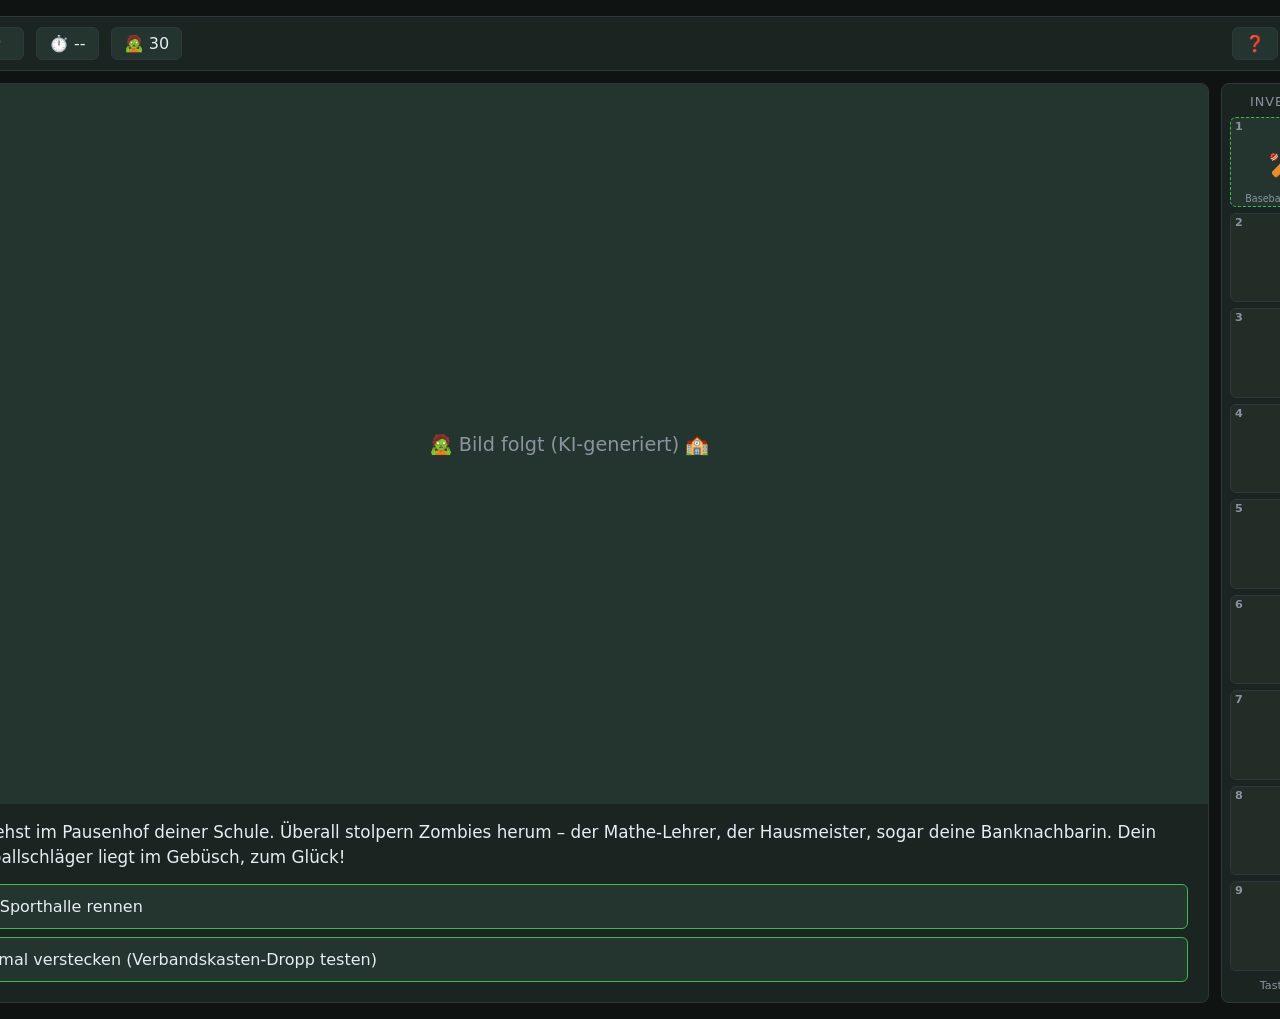
==== game/index.html @ 88f20e8b "init: Zombie-Battle-Royale Konzept + Grundgerüst - Spielkonzept-Doku (Story, Mechaniken, 5 Kampftype" ====
<!DOCTYPE html>
<html lang="de">
<head>
    <meta charset="UTF-8">
    <title>Zombie-Battle-Royale im Schulhof</title>
    <link rel="stylesheet" href="style.css">
</head>
<body>
<div id="game">

    <header id="hud">
        <div id="hearts" class="hud-cell" title="Leben"></div>
        <div id="timer" class="hud-cell" title="Zeit">⏱️ --</div>
        <div id="zombie-counter" class="hud-cell" title="Zombies in der Schule">🧟 --</div>
        <button id="help-btn" class="hud-cell" title="Hilfe (H)">❓</button>
        <button id="pause-btn" class="hud-cell" title="Pause (ESC)">⏸️</button>
    </header>

    <main id="stage">
        <div id="scene-image-wrap">
            <img id="scene-image" alt="Szenen-Bild">
            <div id="combat-area" class="hidden"></div>
        </div>
        <div id="scene-content">
            <div id="scene-text"></div>
            <div id="scene-choices"></div>
        </div>
    </main>

    <aside id="inventory">
        <div class="inventory-label">Inventar</div>
        <div id="inventory-slots"></div>
        <div class="inventory-hint">Taste 1–9</div>
    </aside>

    <div id="overlay" class="hidden">
        <div id="overlay-content"></div>
    </div>

</div>

<script src="scenes.js"></script>
<script src="game.js"></script>
</body>
</html>
---- game/style.css ----
:root {
    --bg: #0f1311;
    --panel: #1a2420;
    --panel-light: #243530;
    --accent: #7ee787;
    --accent-dim: #3fb950;
    --danger: #ff6b6b;
    --text: #e6edf3;
    --text-dim: #8b949e;
    --border: #30363d;
    --slot-empty: #232d28;
    --stage-width: 1280px;
    --stage-height: 920px;
    --image-height: 720px;
    --inventory-width: 130px;
}

* {
    box-sizing: border-box;
    margin: 0;
    padding: 0;
}

body {
    background: var(--bg);
    color: var(--text);
    font-family: "Trebuchet MS", "Segoe UI", system-ui, sans-serif;
    min-height: 100vh;
    display: flex;
    justify-content: center;
    align-items: flex-start;
    padding: 16px;
}

#game {
    display: grid;
    grid-template-columns: var(--stage-width) var(--inventory-width);
    grid-template-rows: auto var(--stage-height);
    grid-template-areas:
        "hud hud"
        "stage inventory";
    gap: 12px;
    position: relative;
}

#hud { grid-area: hud; }
#stage { grid-area: stage; }
#inventory { grid-area: inventory; }

#hud {
    background: var(--panel);
    border: 1px solid var(--border);
    border-radius: 8px;
    padding: 10px 14px;
    display: flex;
    gap: 12px;
    align-items: center;
    font-size: 1.1rem;
}

.hud-cell {
    background: var(--panel-light);
    border: 1px solid var(--border);
    border-radius: 6px;
    padding: 6px 12px;
    color: var(--text);
    font-size: 1rem;
    cursor: default;
}

#hud button.hud-cell {
    cursor: pointer;
    transition: background 0.15s;
}

#hud button.hud-cell:hover {
    background: var(--border);
}

#help-btn, #pause-btn {
    margin-left: auto;
}

#pause-btn {
    margin-left: 0;
}

#hearts {
    color: var(--danger);
    letter-spacing: 2px;
    min-width: 80px;
}

#stage {
    width: var(--stage-width);
    height: var(--stage-height);
    background: var(--panel);
    border: 1px solid var(--border);
    border-radius: 8px;
    overflow: hidden;
    display: grid;
    grid-template-rows: var(--image-height) 1fr;
}

#scene-image-wrap {
    width: 100%;
    height: var(--image-height);
    background: var(--panel-light);
    overflow: hidden;
    display: flex;
    align-items: center;
    justify-content: center;
    position: relative;
}

#scene-content {
    padding: 16px 20px 20px;
    display: flex;
    flex-direction: column;
    gap: 12px;
    overflow: hidden;
    min-height: 0;
}

#scene-image {
    width: 100%;
    height: 100%;
    object-fit: cover;
    display: none;
}

#scene-image.loaded {
    display: block;
}

#scene-image-wrap::after {
    content: "🧟 Bild folgt (KI-generiert) 🏫";
    color: var(--text-dim);
    font-size: 1.2rem;
}

#scene-image-wrap:has(.loaded)::after {
    content: none;
}

#scene-text {
    flex: 1;
    min-height: 0;
    font-size: 1.05rem;
    line-height: 1.5;
    white-space: pre-wrap;
    overflow-y: auto;
    padding-right: 4px;
}

#scene-choices {
    display: flex;
    flex-direction: column;
    gap: 8px;
    flex: 0 0 auto;
}

.choice-btn {
    background: var(--panel-light);
    color: var(--text);
    border: 1px solid var(--accent-dim);
    border-radius: 6px;
    padding: 12px 16px;
    font-size: 1rem;
    text-align: left;
    cursor: pointer;
    transition: background 0.15s, transform 0.05s;
    font-family: inherit;
}

.choice-btn:hover {
    background: var(--accent-dim);
    color: var(--bg);
}

.choice-btn:active {
    transform: translateY(1px);
}

.choice-btn.locked {
    opacity: 0.5;
    cursor: not-allowed;
    border-color: var(--border);
}

#combat-area {
    position: absolute;
    inset: 0;
    background: var(--panel-light);
    padding: 20px;
    display: flex;
    align-items: center;
    justify-content: center;
}

#inventory {
    width: var(--inventory-width);
    height: var(--stage-height);
    background: var(--panel);
    border: 1px solid var(--border);
    border-radius: 8px;
    padding: 10px 8px;
    display: flex;
    flex-direction: column;
    gap: 8px;
}

.inventory-label {
    font-size: 0.8rem;
    color: var(--text-dim);
    text-align: center;
    letter-spacing: 1px;
    text-transform: uppercase;
}

.inventory-hint {
    font-size: 0.7rem;
    color: var(--text-dim);
    text-align: center;
    margin-top: auto;
}

#inventory-slots {
    display: grid;
    grid-template-columns: 1fr;
    grid-auto-rows: 1fr;
    gap: 6px;
    flex: 1;
    min-height: 0;
}

.slot {
    background: var(--slot-empty);
    border: 1px solid var(--border);
    border-radius: 6px;
    position: relative;
    display: flex;
    align-items: center;
    justify-content: center;
    font-size: 1.8rem;
    cursor: pointer;
    transition: border-color 0.15s, transform 0.05s;
    min-height: 0;
}

.slot.filled:hover {
    border-color: var(--accent);
}

.slot.filled:active {
    transform: scale(0.96);
}

.slot.filled {
    background: var(--panel-light);
    border-color: var(--accent-dim);
}

.slot.passive {
    border-style: dashed;
}

.slot-key {
    position: absolute;
    top: 2px;
    left: 4px;
    font-size: 0.7rem;
    color: var(--text-dim);
    font-weight: bold;
}

.slot-name {
    position: absolute;
    bottom: 2px;
    left: 0;
    right: 0;
    font-size: 0.6rem;
    text-align: center;
    color: var(--text-dim);
    padding: 0 2px;
    white-space: nowrap;
    overflow: hidden;
    text-overflow: ellipsis;
}

.hidden {
    display: none !important;
}

#overlay {
    position: absolute;
    inset: 0;
    background: rgba(0, 0, 0, 0.85);
    border-radius: 8px;
    display: flex;
    align-items: center;
    justify-content: center;
    z-index: 10;
}

#overlay-content {
    background: var(--panel);
    border: 1px solid var(--accent);
    border-radius: 8px;
    padding: 24px 32px;
    max-width: 600px;
    width: 90%;
    text-align: left;
}

#overlay-content h2 {
    color: var(--accent);
    margin-bottom: 12px;
}

#overlay-content table {
    width: 100%;
    border-collapse: collapse;
    margin-top: 12px;
}

#overlay-content td {
    padding: 4px 8px;
    border-bottom: 1px solid var(--border);
}

#overlay-content td:first-child {
    color: var(--accent);
    font-weight: bold;
    width: 100px;
}

.toast {
    position: fixed;
    bottom: 24px;
    left: 50%;
    transform: translateX(-50%);
    background: var(--panel-light);
    border: 1px solid var(--accent);
    color: var(--text);
    padding: 10px 18px;
    border-radius: 6px;
    animation: toast-in 0.2s, toast-out 0.2s 1.8s forwards;
    z-index: 20;
}

@keyframes toast-in {
    from { opacity: 0; transform: translate(-50%, 10px); }
    to { opacity: 1; transform: translate(-50%, 0); }
}

@keyframes toast-out {
    to { opacity: 0; transform: translate(-50%, 10px); }
}
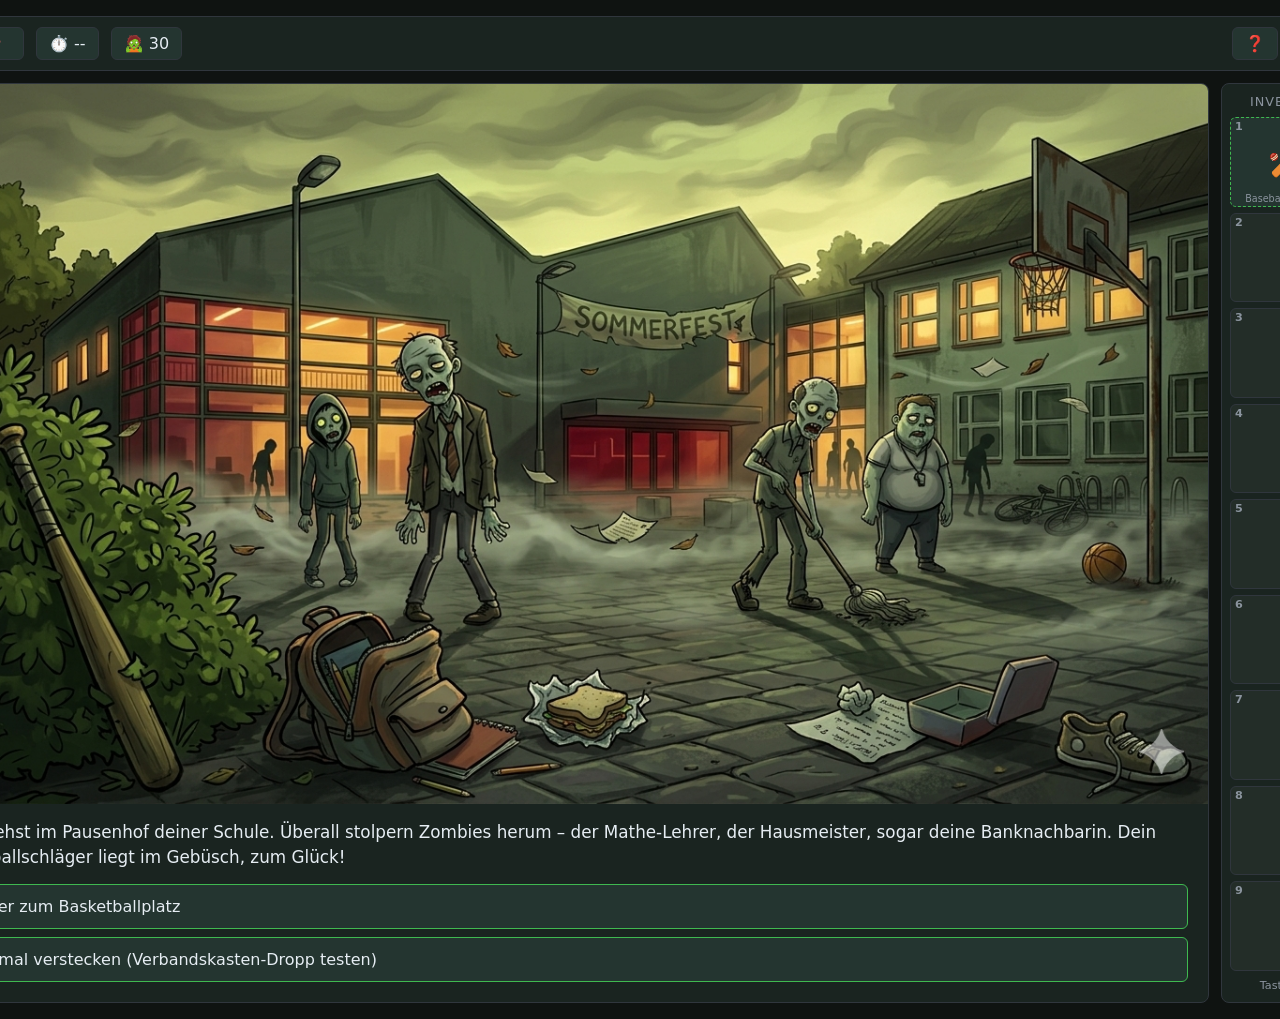
==== commit f4f8a3cc: "Basketball-Minispiel + Sprites + Projektstruktur für Minispiele - engine.js / items.js ausgelagert, " ====
--- a/game/index.html
+++ b/game/index.html
@@ -39,7 +39,15 @@
 
 </div>
 
+<!-- Load-Reihenfolge: Items + Minispiele definieren globale Funktionen, die
+     scenes.js in onSelect-Callbacks referenziert. engine.js ruft am Ende init(). -->
+<script src="items.js"></script>
+<script src="minigames/basketball.js"></script>
+<script src="minigames/wuerfel.js"></script>
+<script src="minigames/labyrinth.js"></script>
+<script src="minigames/bombe.js"></script>
+<script src="minigames/stealth.js"></script>
 <script src="scenes.js"></script>
-<script src="game.js"></script>
+<script src="engine.js"></script>
 </body>
 </html>
--- a/game/style.css
+++ b/game/style.css
@@ -198,6 +198,73 @@
     justify-content: center;
 }
 
+#combat-area.bb-combat {
+    background: rgba(0, 0, 0, 0.45);
+    padding: 0;
+    display: flex;
+    flex-direction: column;
+    align-items: stretch;
+    justify-content: stretch;
+    transition: background 0.12s;
+}
+
+#combat-area.bb-hit-flash {
+    background: rgba(255, 60, 60, 0.5) !important;
+}
+
+.bb-hud {
+    background: rgba(15, 19, 17, 0.88);
+    border-bottom: 1px solid var(--accent-dim);
+    padding: 8px 16px;
+    display: flex;
+    gap: 20px;
+    align-items: center;
+    color: var(--text);
+    font-size: 0.95rem;
+    flex: 0 0 auto;
+}
+
+.bb-wave { color: var(--accent); font-weight: bold; letter-spacing: 1px; }
+.bb-time { font-variant-numeric: tabular-nums; }
+.bb-info { margin-left: auto; color: var(--text-dim); font-size: 0.85rem; }
+
+.bb-field {
+    flex: 1;
+    position: relative;
+    overflow: hidden;
+    min-height: 0;
+}
+
+.bb-zombie, .bb-player, .bb-ball {
+    position: absolute;
+    top: 0;
+    left: 0;
+    will-change: transform;
+    pointer-events: none;
+    user-select: none;
+    line-height: 1;
+    filter: drop-shadow(0 3px 6px rgba(0, 0, 0, 0.85));
+}
+
+.bb-zombie { width: 96px; height: auto; }
+.bb-player {
+    width: 80px;
+    height: auto;
+    transition: opacity 0.05s;
+    filter: drop-shadow(0 0 6px rgba(255, 255, 255, 0.9)) drop-shadow(0 4px 8px rgba(0, 0, 0, 0.9));
+}
+.bb-ball { font-size: 36px; }
+
+#stage.combat-active #scene-image {
+    filter: brightness(0.75) saturate(0.25) blur(2px);
+    transition: filter 0.3s ease;
+}
+
+#stage.combat-active #scene-content {
+    opacity: 0.25;
+    pointer-events: none;
+}
+
 #inventory {
     width: var(--inventory-width);
     height: var(--stage-height);
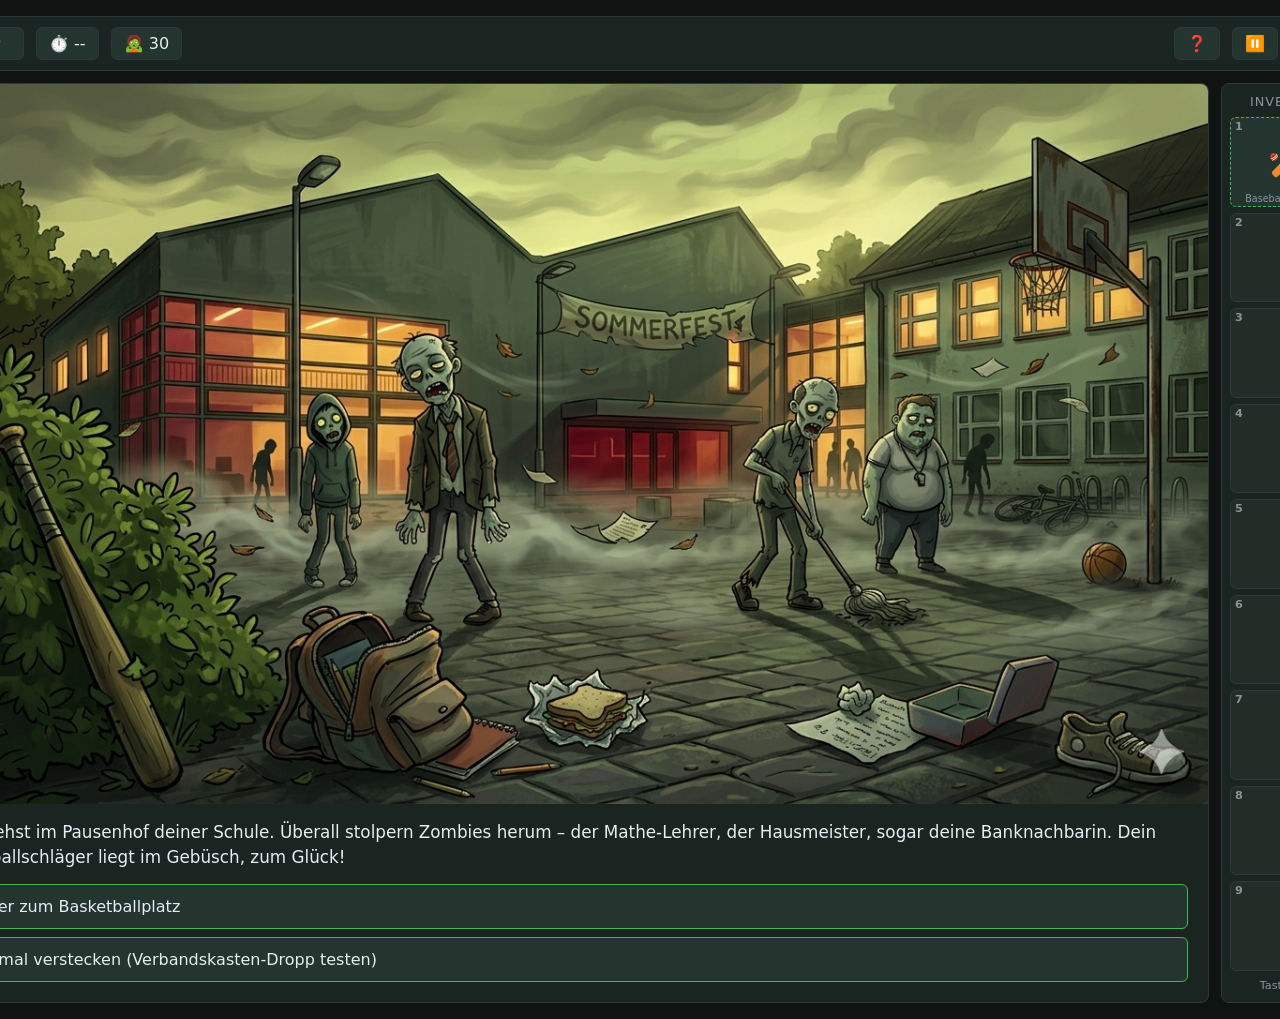
==== commit 9e9956f9: "Reset-Button im HUD für Speicherstand-Löschen" ====
--- a/game/index.html
+++ b/game/index.html
@@ -14,6 +14,7 @@
         <div id="zombie-counter" class="hud-cell" title="Zombies in der Schule">🧟 --</div>
         <button id="help-btn" class="hud-cell" title="Hilfe (H)">❓</button>
         <button id="pause-btn" class="hud-cell" title="Pause (ESC)">⏸️</button>
+        <button id="reset-btn" class="hud-cell" title="Neustart (löscht Speicherstand)">🔄</button>
     </header>
 
     <main id="stage">
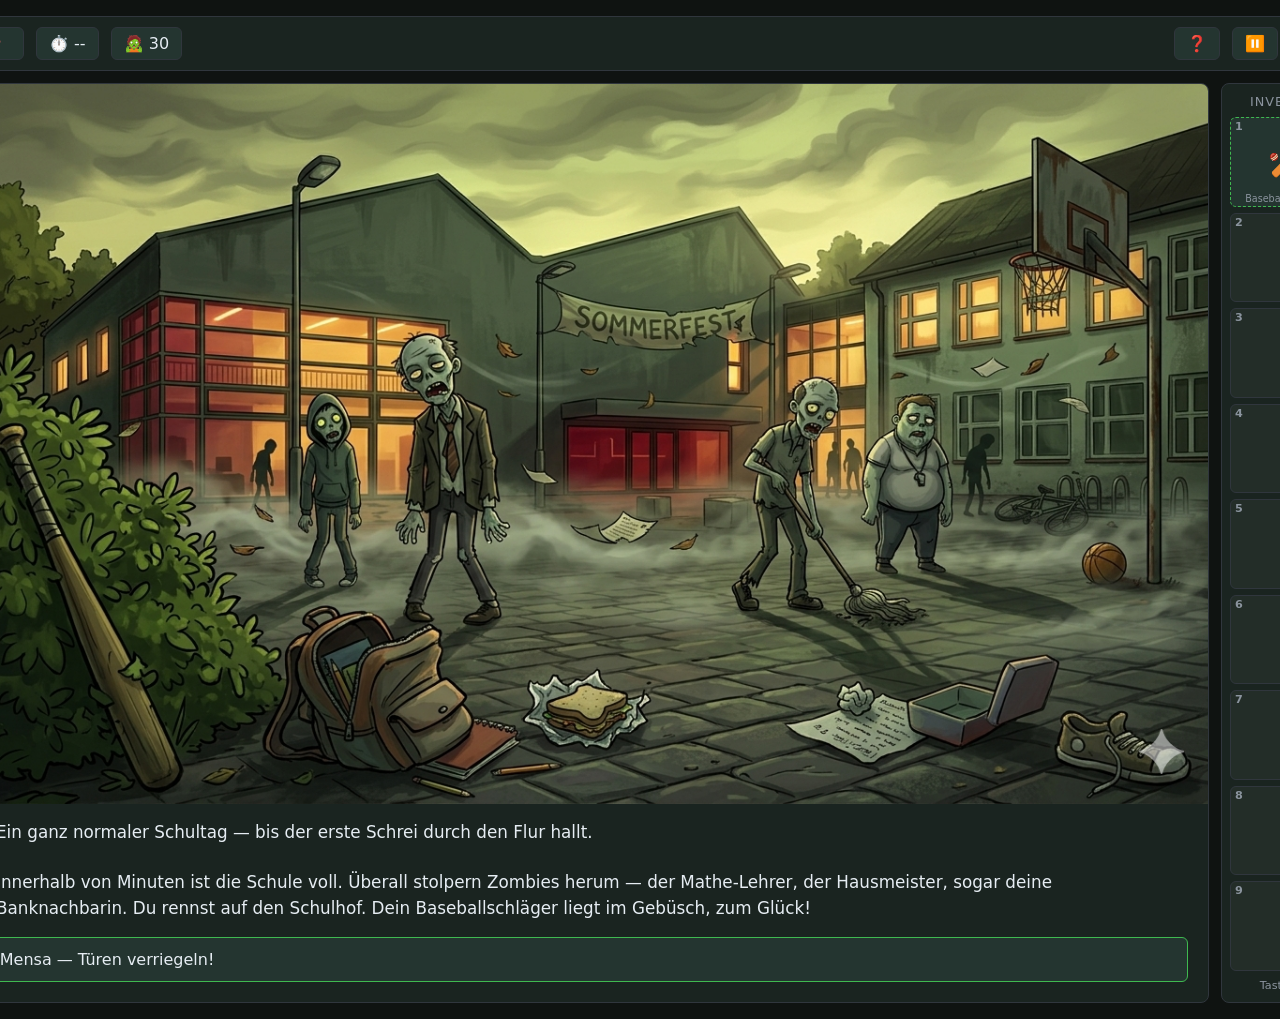
==== commit 5f51333b: "Station 01 Sound-Intro + Lautsprecher-Button, Doku-Struktur + Dach-Prompt & Video" ====
--- a/game/index.html
+++ b/game/index.html
@@ -23,7 +23,12 @@
             <div id="combat-area" class="hidden"></div>
         </div>
         <div id="scene-content">
-            <div id="scene-text"></div>
+            <div id="scene-text-wrap">
+                <button id="scene-audio-btn" class="hidden" title="Sprecher-Intro abspielen / stoppen" aria-label="Sprecher-Intro abspielen">
+                    <span class="speaker-icon">🔊</span>
+                </button>
+                <div id="scene-text"></div>
+            </div>
             <div id="scene-choices"></div>
         </div>
     </main>
@@ -43,11 +48,8 @@
 <!-- Load-Reihenfolge: Items + Minispiele definieren globale Funktionen, die
      scenes.js in onSelect-Callbacks referenziert. engine.js ruft am Ende init(). -->
 <script src="items.js"></script>
-<script src="minigames/basketball.js"></script>
-<script src="minigames/wuerfel.js"></script>
-<script src="minigames/labyrinth.js"></script>
-<script src="minigames/bombe.js"></script>
-<script src="minigames/stealth.js"></script>
+<script src="03_klassenraum/labyrinth.js"></script>
+<script src="05_basketballplatz/basketball.js"></script>
 <script src="scenes.js"></script>
 <script src="engine.js"></script>
 </body>
--- a/game/style.css
+++ b/game/style.css
@@ -143,14 +143,57 @@
     content: none;
 }
 
+#scene-text-wrap {
+    flex: 1;
+    min-height: 0;
+    display: flex;
+    gap: 10px;
+    align-items: flex-start;
+    overflow-y: auto;
+    padding-right: 4px;
+}
+
 #scene-text {
     flex: 1;
-    min-height: 0;
     font-size: 1.05rem;
     line-height: 1.5;
     white-space: pre-wrap;
-    overflow-y: auto;
-    padding-right: 4px;
+}
+
+#scene-audio-btn {
+    flex-shrink: 0;
+    width: 36px;
+    height: 36px;
+    border-radius: 50%;
+    border: 1px solid var(--border);
+    background: var(--panel-light);
+    color: var(--text);
+    cursor: pointer;
+    display: flex;
+    align-items: center;
+    justify-content: center;
+    font-size: 1.1rem;
+    transition: background 0.15s, border-color 0.15s, transform 0.15s;
+}
+
+#scene-audio-btn:hover {
+    background: var(--panel);
+    border-color: var(--accent-dim);
+}
+
+#scene-audio-btn.hidden {
+    display: none;
+}
+
+#scene-audio-btn.playing {
+    border-color: var(--accent);
+    background: var(--accent-dim);
+    animation: audio-pulse 1.2s ease-in-out infinite;
+}
+
+@keyframes audio-pulse {
+    0%, 100% { box-shadow: 0 0 0 0 rgba(126, 231, 135, 0.5); }
+    50% { box-shadow: 0 0 0 6px rgba(126, 231, 135, 0); }
 }
 
 #scene-choices {
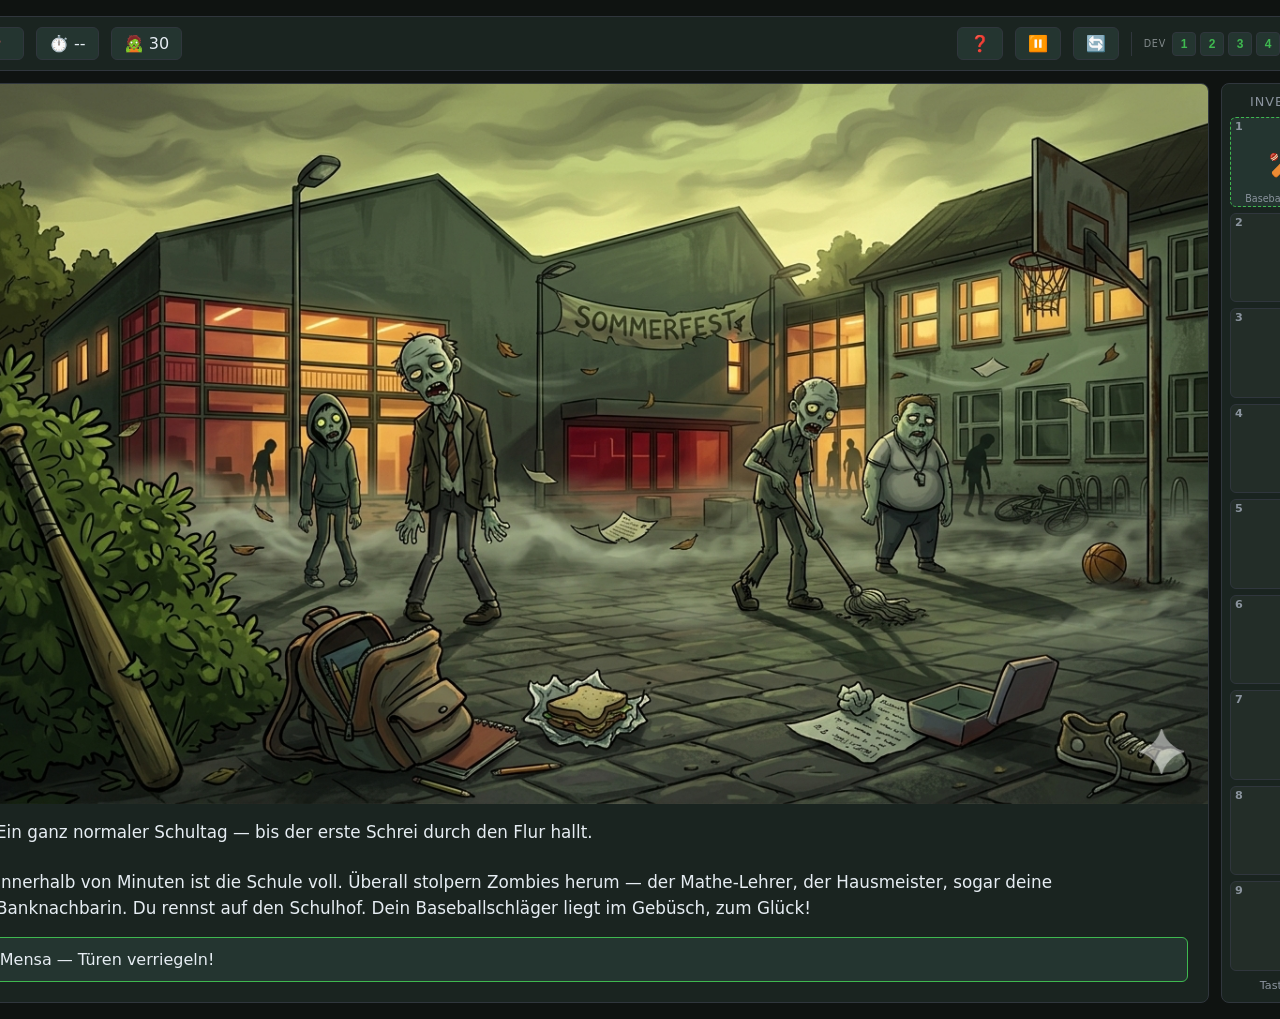
==== commit 0279ff47: "feat: add dev nav buttons 1–6 in header for jumping to station intros" ====
--- a/game/index.html
+++ b/game/index.html
@@ -15,12 +15,24 @@
         <button id="help-btn" class="hud-cell" title="Hilfe (H)">❓</button>
         <button id="pause-btn" class="hud-cell" title="Pause (ESC)">⏸️</button>
         <button id="reset-btn" class="hud-cell" title="Neustart (löscht Speicherstand)">🔄</button>
+        <div id="dev-nav" title="Dev: Station anspringen">
+            <span class="dev-nav-label">DEV</span>
+            <button data-scene="start"              title="01 Schulhof">1</button>
+            <button data-scene="mensa_intro"        title="02 Mensa">2</button>
+            <button data-scene="klassenraum_intro"  title="03 Klassenraum">3</button>
+            <button data-scene="turnhalle_intro"    title="04 Turnhalle">4</button>
+            <button data-scene="basketballplatz"    title="05 Basketballplatz">5</button>
+            <button data-scene="dach"               title="06 Dach">6</button>
+        </div>
     </header>
 
     <main id="stage">
         <div id="scene-image-wrap">
             <img id="scene-image" alt="Szenen-Bild">
             <div id="combat-area" class="hidden"></div>
+            <div id="start-overlay" class="hidden">
+                <button id="start-btn">▶ Spiel starten</button>
+            </div>
         </div>
         <div id="scene-content">
             <div id="scene-text-wrap">
--- a/game/style.css
+++ b/game/style.css
@@ -85,6 +85,41 @@
     margin-left: 0;
 }
 
+#dev-nav {
+    display: flex;
+    align-items: center;
+    gap: 4px;
+    padding-left: 12px;
+    border-left: 1px solid var(--border);
+}
+
+.dev-nav-label {
+    font-size: 0.6rem;
+    letter-spacing: 0.08em;
+    opacity: 0.5;
+    margin-right: 2px;
+}
+
+#dev-nav button {
+    width: 24px;
+    height: 24px;
+    font-size: 0.75rem;
+    font-weight: bold;
+    background: var(--panel-light);
+    border: 1px solid var(--border);
+    border-radius: 4px;
+    color: var(--accent-dim);
+    cursor: pointer;
+    transition: background 0.15s, color 0.15s;
+    padding: 0;
+    line-height: 1;
+}
+
+#dev-nav button:hover {
+    background: var(--border);
+    color: var(--accent);
+}
+
 #hearts {
     color: var(--danger);
     letter-spacing: 2px;
@@ -141,6 +176,41 @@
 
 #scene-image-wrap:has(.loaded)::after {
     content: none;
+}
+
+#start-overlay {
+    position: absolute;
+    inset: 0;
+    display: flex;
+    align-items: center;
+    justify-content: center;
+    background: rgba(0, 0, 0, 0.45);
+    z-index: 10;
+}
+
+#start-overlay.hidden {
+    display: none;
+}
+
+#start-btn {
+    font-size: 1.5rem;
+    font-family: inherit;
+    font-weight: bold;
+    padding: 18px 48px;
+    border-radius: 8px;
+    border: 2px solid var(--accent);
+    background: rgba(15, 19, 17, 0.85);
+    color: var(--accent);
+    cursor: pointer;
+    letter-spacing: 0.05em;
+    transition: background 0.15s, transform 0.1s;
+    box-shadow: 0 0 24px rgba(126, 231, 135, 0.3);
+}
+
+#start-btn:hover {
+    background: var(--accent-dim);
+    color: var(--bg);
+    transform: scale(1.04);
 }
 
 #scene-text-wrap {
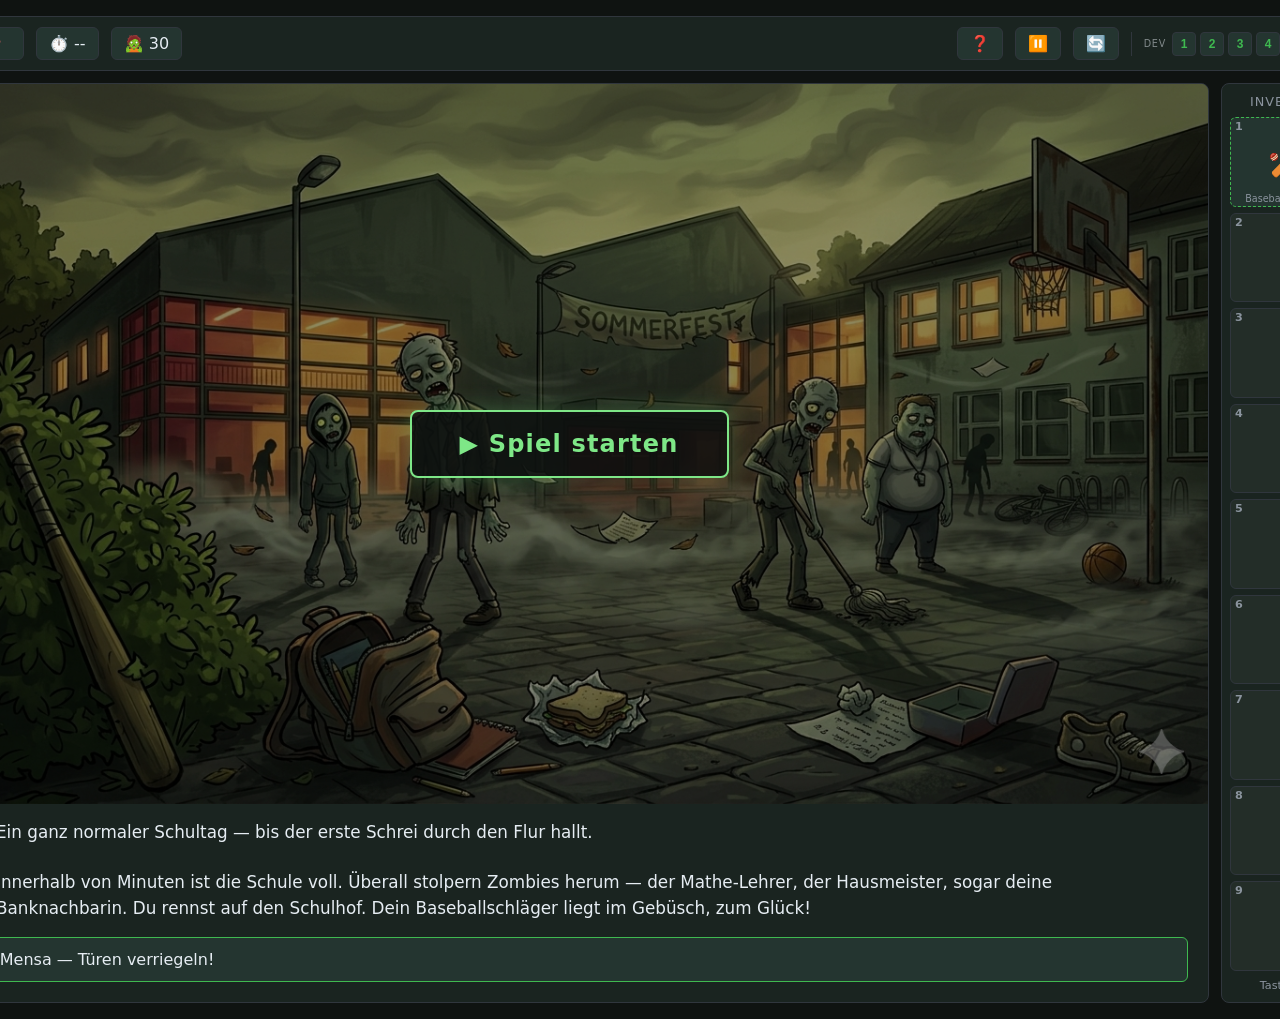
==== commit 4f889897: "feat: implement labyrinth + seilklettern minigames with full audio/image assets - classroom labyrint" ====
--- a/game/index.html
+++ b/game/index.html
@@ -60,7 +60,9 @@
 <!-- Load-Reihenfolge: Items + Minispiele definieren globale Funktionen, die
      scenes.js in onSelect-Callbacks referenziert. engine.js ruft am Ende init(). -->
 <script src="items.js"></script>
+<script src="02_mensa/teller.js"></script>
 <script src="03_klassenraum/labyrinth.js"></script>
+<script src="04_turnhalle/seilklettern.js"></script>
 <script src="05_basketballplatz/basketball.js"></script>
 <script src="scenes.js"></script>
 <script src="engine.js"></script>
--- a/game/style.css
+++ b/game/style.css
@@ -368,6 +368,257 @@
 }
 .bb-ball { font-size: 36px; }
 
+/* Minispiel: Teller werfen (Mensa) */
+#combat-area.tw-combat {
+    background: rgba(0, 0, 0, 0.35);
+    padding: 0;
+    display: flex;
+    flex-direction: column;
+    align-items: stretch;
+    justify-content: stretch;
+    transition: background 0.12s;
+}
+
+#combat-area.tw-hit-flash {
+    background: rgba(255, 60, 60, 0.5) !important;
+}
+
+.tw-hud {
+    background: rgba(15, 19, 17, 0.88);
+    border-bottom: 1px solid var(--accent-dim);
+    padding: 8px 16px;
+    display: flex;
+    gap: 20px;
+    align-items: center;
+    color: var(--text);
+    font-size: 0.95rem;
+    flex: 0 0 auto;
+}
+.tw-wave { color: var(--accent); font-weight: bold; letter-spacing: 1px; }
+.tw-score { font-variant-numeric: tabular-nums; }
+.tw-info { margin-left: auto; color: var(--text-dim); font-size: 0.85rem; }
+
+.tw-field {
+    flex: 1;
+    position: relative;
+    overflow: hidden;
+    min-height: 0;
+}
+
+.tw-player, .tw-zombie, .tw-plate {
+    position: absolute;
+    top: 0;
+    left: 0;
+    will-change: transform;
+    pointer-events: none;
+    user-select: none;
+}
+
+.tw-player {
+    filter: drop-shadow(0 0 6px rgba(255, 255, 255, 0.85)) drop-shadow(0 4px 8px rgba(0, 0, 0, 0.9));
+}
+
+.tw-zombie {
+    filter: drop-shadow(0 4px 6px rgba(0, 0, 0, 0.75));
+}
+
+@keyframes tw-zombie-hit-flash {
+    0%   { opacity: 1; filter: brightness(3) drop-shadow(0 0 10px rgba(255, 255, 255, 1)); }
+    25%  { opacity: 0; }
+    50%  { opacity: 1; filter: brightness(3.5) drop-shadow(0 0 14px rgba(255, 220, 120, 1)); }
+    75%  { opacity: 0; }
+    100% { opacity: 0; }
+}
+
+.tw-zombie.tw-zombie-hit {
+    animation: tw-zombie-hit-flash 0.17s ease-out forwards;
+    pointer-events: none;
+}
+
+.tw-plate {
+    background: white;
+    border-radius: 50%;
+    box-shadow: 0 2px 5px rgba(0, 0, 0, 0.45), inset 0 -2px 4px rgba(0, 0, 0, 0.18), inset 0 2px 3px rgba(255, 255, 255, 0.9);
+}
+
+/* Minispiel: Labyrinth (Klassenraum) */
+#combat-area.lab-combat {
+    background: rgba(0, 0, 0, 0.5);
+    padding: 0;
+    display: flex;
+    flex-direction: column;
+    align-items: center;
+    justify-content: flex-start;
+    transition: background 0.12s;
+}
+
+#combat-area.lab-hit-flash {
+    background: rgba(255, 60, 60, 0.55) !important;
+}
+
+.lab-hud {
+    background: rgba(15, 19, 17, 0.88);
+    border-bottom: 1px solid var(--accent-dim);
+    padding: 8px 16px;
+    display: flex;
+    gap: 20px;
+    align-items: center;
+    color: var(--text);
+    font-size: 0.95rem;
+    flex: 0 0 auto;
+    width: 100%;
+    justify-content: center;
+}
+.lab-title { color: var(--accent); font-weight: bold; letter-spacing: 1px; }
+.lab-info { color: var(--text-dim); font-size: 0.85rem; }
+
+.lab-field {
+    position: relative;
+    flex: 0 0 auto;
+    overflow: hidden;
+    margin: 0 auto;
+}
+
+.lab-wall, .lab-player, .lab-zombie {
+    position: absolute;
+    top: 0;
+    left: 0;
+    pointer-events: none;
+    user-select: none;
+    will-change: transform;
+}
+
+.lab-wall {
+    object-fit: cover;
+    filter: drop-shadow(0 3px 5px rgba(0, 0, 0, 0.6));
+}
+
+.lab-player {
+    object-fit: contain;
+    z-index: 5;
+    transition: transform 90ms ease-out;
+    filter: drop-shadow(0 0 6px rgba(255, 255, 255, 0.95)) drop-shadow(0 3px 5px rgba(0, 0, 0, 0.9));
+}
+
+.lab-zombie {
+    object-fit: contain;
+    z-index: 4;
+    transition: transform 220ms ease-in-out;
+    filter: drop-shadow(0 3px 6px rgba(0, 0, 0, 0.85));
+}
+
+.lab-exit {
+    position: absolute;
+    top: 0;
+    left: 0;
+    border: 4px solid var(--accent);
+    box-sizing: border-box;
+    z-index: 2;
+    animation: lab-exit-pulse 1.2s ease-in-out infinite;
+}
+
+@keyframes lab-exit-pulse {
+    0%, 100% { box-shadow: inset 0 0 14px rgba(126, 231, 135, 0.35), 0 0 8px var(--accent-dim); }
+    50%      { box-shadow: inset 0 0 26px rgba(126, 231, 135, 0.75), 0 0 22px var(--accent); }
+}
+
+/* Minispiel: Seilklettern (Turnhalle) */
+#combat-area.sk-combat {
+    background: rgba(0, 0, 0, 0.35);
+    padding: 0;
+    display: block;
+    transition: background 0.12s;
+}
+
+#combat-area.sk-hit-flash {
+    background: rgba(255, 60, 60, 0.5) !important;
+}
+
+.sk-hud {
+    position: absolute;
+    top: 0;
+    left: 0;
+    right: 0;
+    background: rgba(15, 19, 17, 0.85);
+    border-bottom: 1px solid var(--accent-dim);
+    padding: 8px 16px;
+    display: flex;
+    gap: 20px;
+    align-items: center;
+    color: var(--text);
+    font-size: 0.95rem;
+    z-index: 10;
+}
+.sk-title { color: var(--accent); font-weight: bold; letter-spacing: 1px; }
+.sk-info { margin-left: auto; color: var(--text-dim); font-size: 0.85rem; }
+
+.sk-field {
+    position: absolute;
+    inset: 0;
+    overflow: hidden;
+}
+
+.sk-rope {
+    position: absolute;
+    top: 0;
+    left: 0;
+    width: 5px;
+    height: 100%;
+    background: linear-gradient(90deg, #6b4a2c 0%, #a67847 50%, #6b4a2c 100%);
+    box-shadow: 0 0 5px rgba(0, 0, 0, 0.6);
+    border-radius: 3px;
+    pointer-events: none;
+}
+
+.sk-player {
+    position: absolute;
+    top: 0;
+    left: 0;
+    width: 100px;
+    height: auto;
+    pointer-events: none;
+    user-select: none;
+    z-index: 3;
+    transition: transform 120ms ease-out, opacity 0.05s;
+    filter: drop-shadow(0 0 6px rgba(255, 255, 255, 0.9)) drop-shadow(0 4px 8px rgba(0, 0, 0, 0.9));
+}
+
+.sk-ball {
+    position: absolute;
+    top: 0;
+    left: 0;
+    width: 40px;
+    height: 40px;
+    border-radius: 50%;
+    background: radial-gradient(circle at 30% 30%, #d8642a 0%, #8a3512 70%, #4a1804 100%);
+    box-shadow: 0 4px 10px rgba(0, 0, 0, 0.7), inset -3px -4px 6px rgba(0, 0, 0, 0.5);
+    pointer-events: none;
+    z-index: 2;
+}
+
+.sk-progress {
+    position: absolute;
+    right: 28px;
+    top: 56px;
+    bottom: 24px;
+    width: 14px;
+    background: rgba(15, 19, 17, 0.75);
+    border: 1px solid var(--accent-dim);
+    border-radius: 7px;
+    overflow: hidden;
+    z-index: 5;
+}
+
+.sk-progress-fill {
+    position: absolute;
+    left: 0;
+    right: 0;
+    bottom: 0;
+    height: 0%;
+    background: linear-gradient(180deg, var(--accent) 0%, var(--accent-dim) 100%);
+    transition: height 0.1s linear;
+}
+
 #stage.combat-active #scene-image {
     filter: brightness(0.75) saturate(0.25) blur(2px);
     transition: filter 0.3s ease;
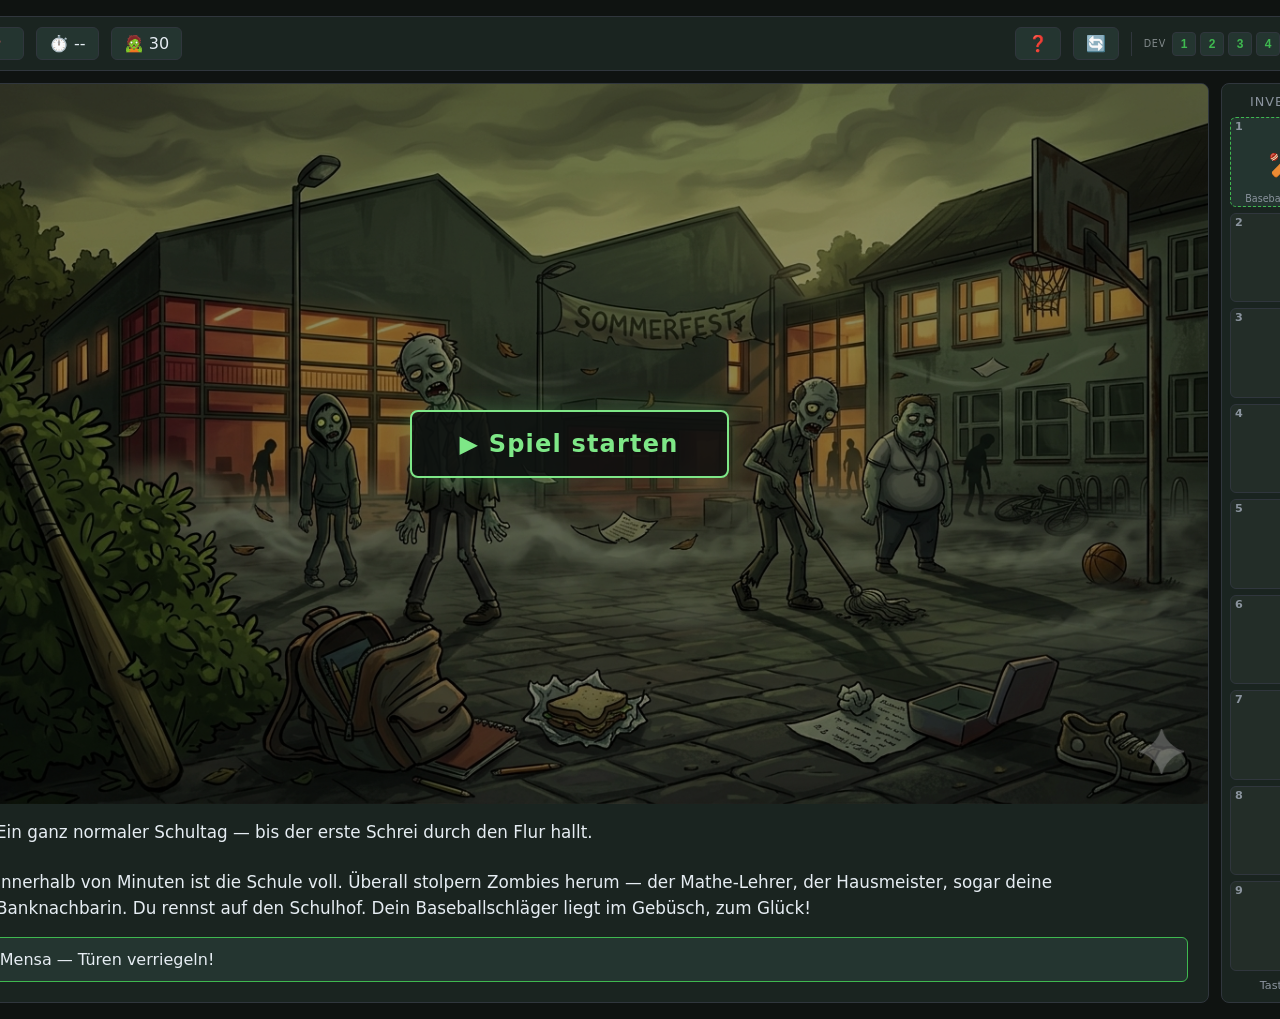
==== commit 3c92f3f5: "feat: remove pause button and ESC/paused state" ====
--- a/game/index.html
+++ b/game/index.html
@@ -13,7 +13,6 @@
         <div id="timer" class="hud-cell" title="Zeit">⏱️ --</div>
         <div id="zombie-counter" class="hud-cell" title="Zombies in der Schule">🧟 --</div>
         <button id="help-btn" class="hud-cell" title="Hilfe (H)">❓</button>
-        <button id="pause-btn" class="hud-cell" title="Pause (ESC)">⏸️</button>
         <button id="reset-btn" class="hud-cell" title="Neustart (löscht Speicherstand)">🔄</button>
         <div id="dev-nav" title="Dev: Station anspringen">
             <span class="dev-nav-label">DEV</span>
--- a/game/style.css
+++ b/game/style.css
@@ -77,12 +77,8 @@
     background: var(--border);
 }
 
-#help-btn, #pause-btn {
+#help-btn {
     margin-left: auto;
-}
-
-#pause-btn {
-    margin-left: 0;
 }
 
 #dev-nav {
@@ -213,6 +209,38 @@
     transform: scale(1.04);
 }
 
+#video-end-btn {
+    position: absolute;
+    left: 50%;
+    bottom: 8%;
+    transform: translateX(-50%);
+    font-size: 1.4rem;
+    font-family: inherit;
+    font-weight: bold;
+    padding: 16px 40px;
+    border-radius: 8px;
+    border: 2px solid var(--accent);
+    background: rgba(15, 19, 17, 0.85);
+    color: var(--accent);
+    cursor: pointer;
+    letter-spacing: 0.05em;
+    transition: background 0.15s, transform 0.1s;
+    box-shadow: 0 0 24px rgba(126, 231, 135, 0.4);
+    z-index: 10;
+    animation: video-end-pulse 1.6s ease-in-out infinite;
+}
+
+#video-end-btn:hover {
+    background: var(--accent-dim);
+    color: var(--bg);
+    transform: translateX(-50%) scale(1.04);
+}
+
+@keyframes video-end-pulse {
+    0%, 100% { box-shadow: 0 0 24px rgba(126, 231, 135, 0.4); }
+    50%      { box-shadow: 0 0 36px rgba(126, 231, 135, 0.75); }
+}
+
 #scene-text-wrap {
     flex: 1;
     min-height: 0;
